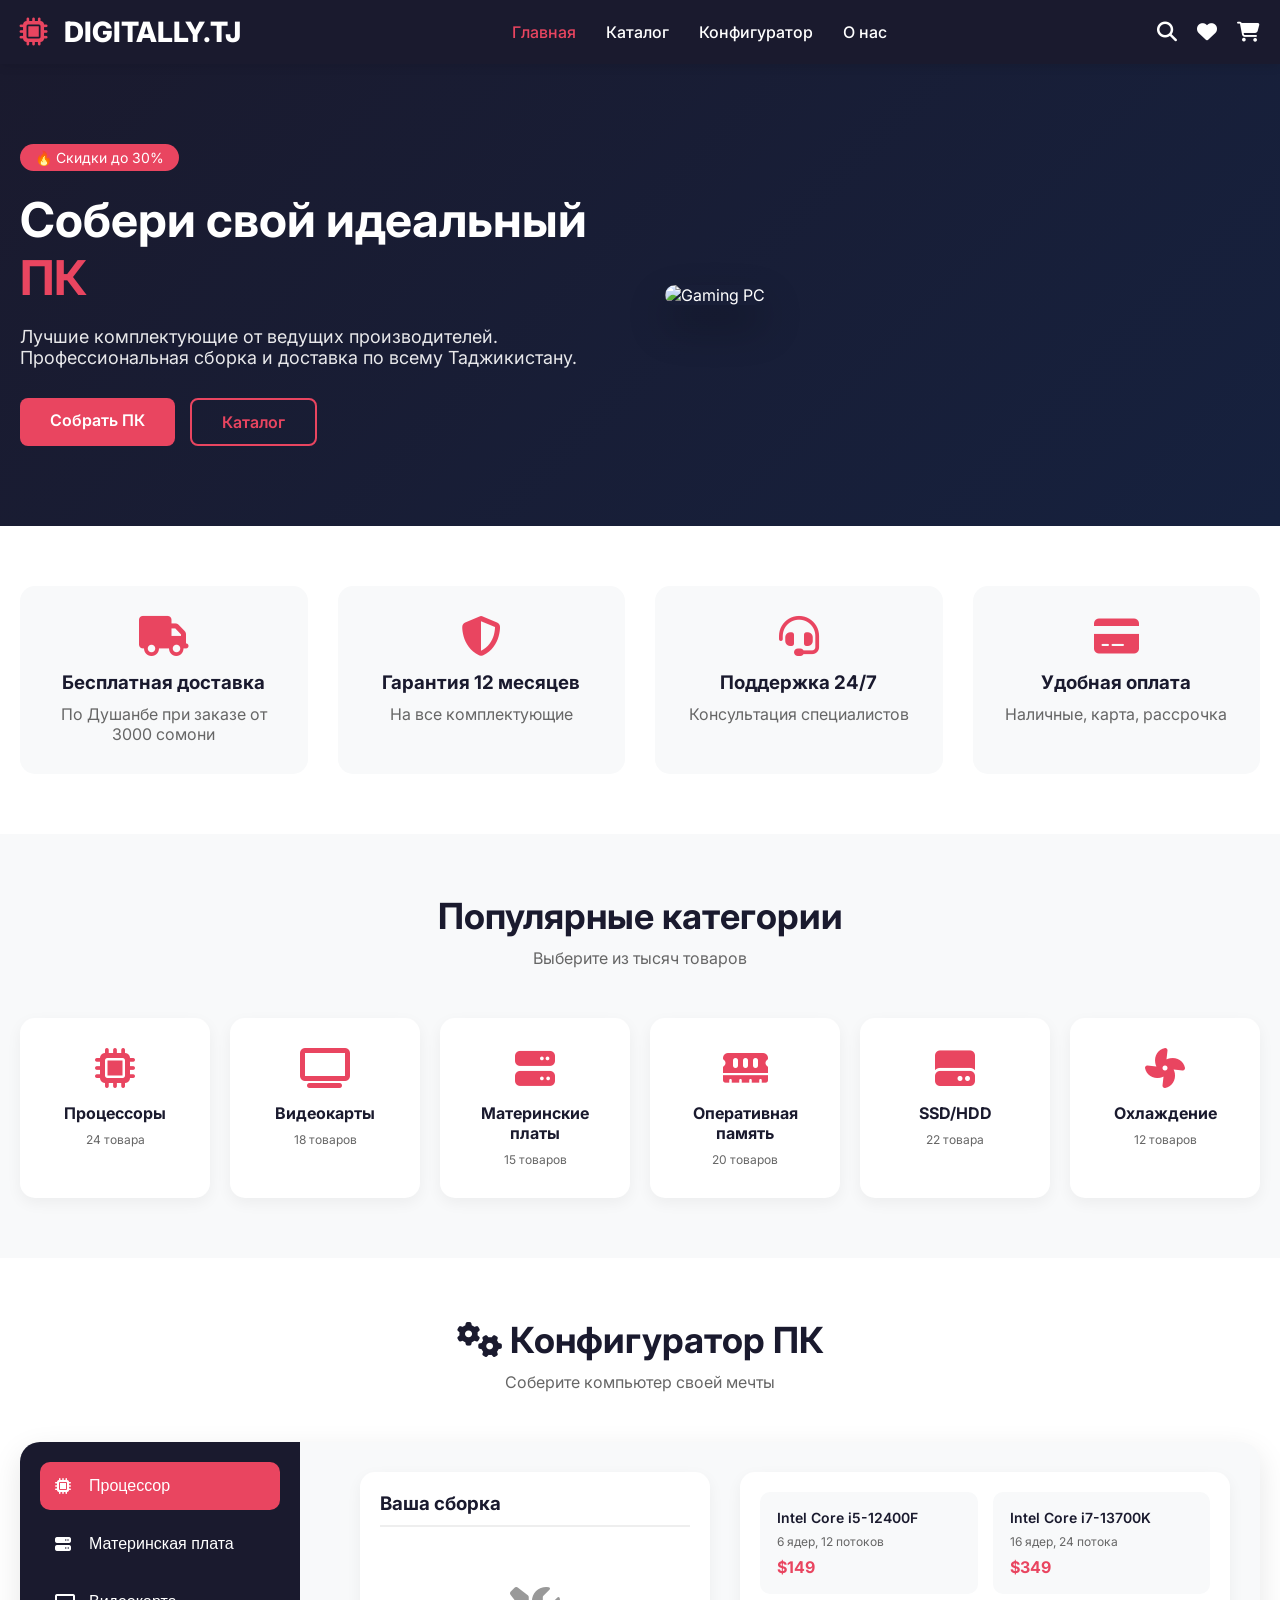
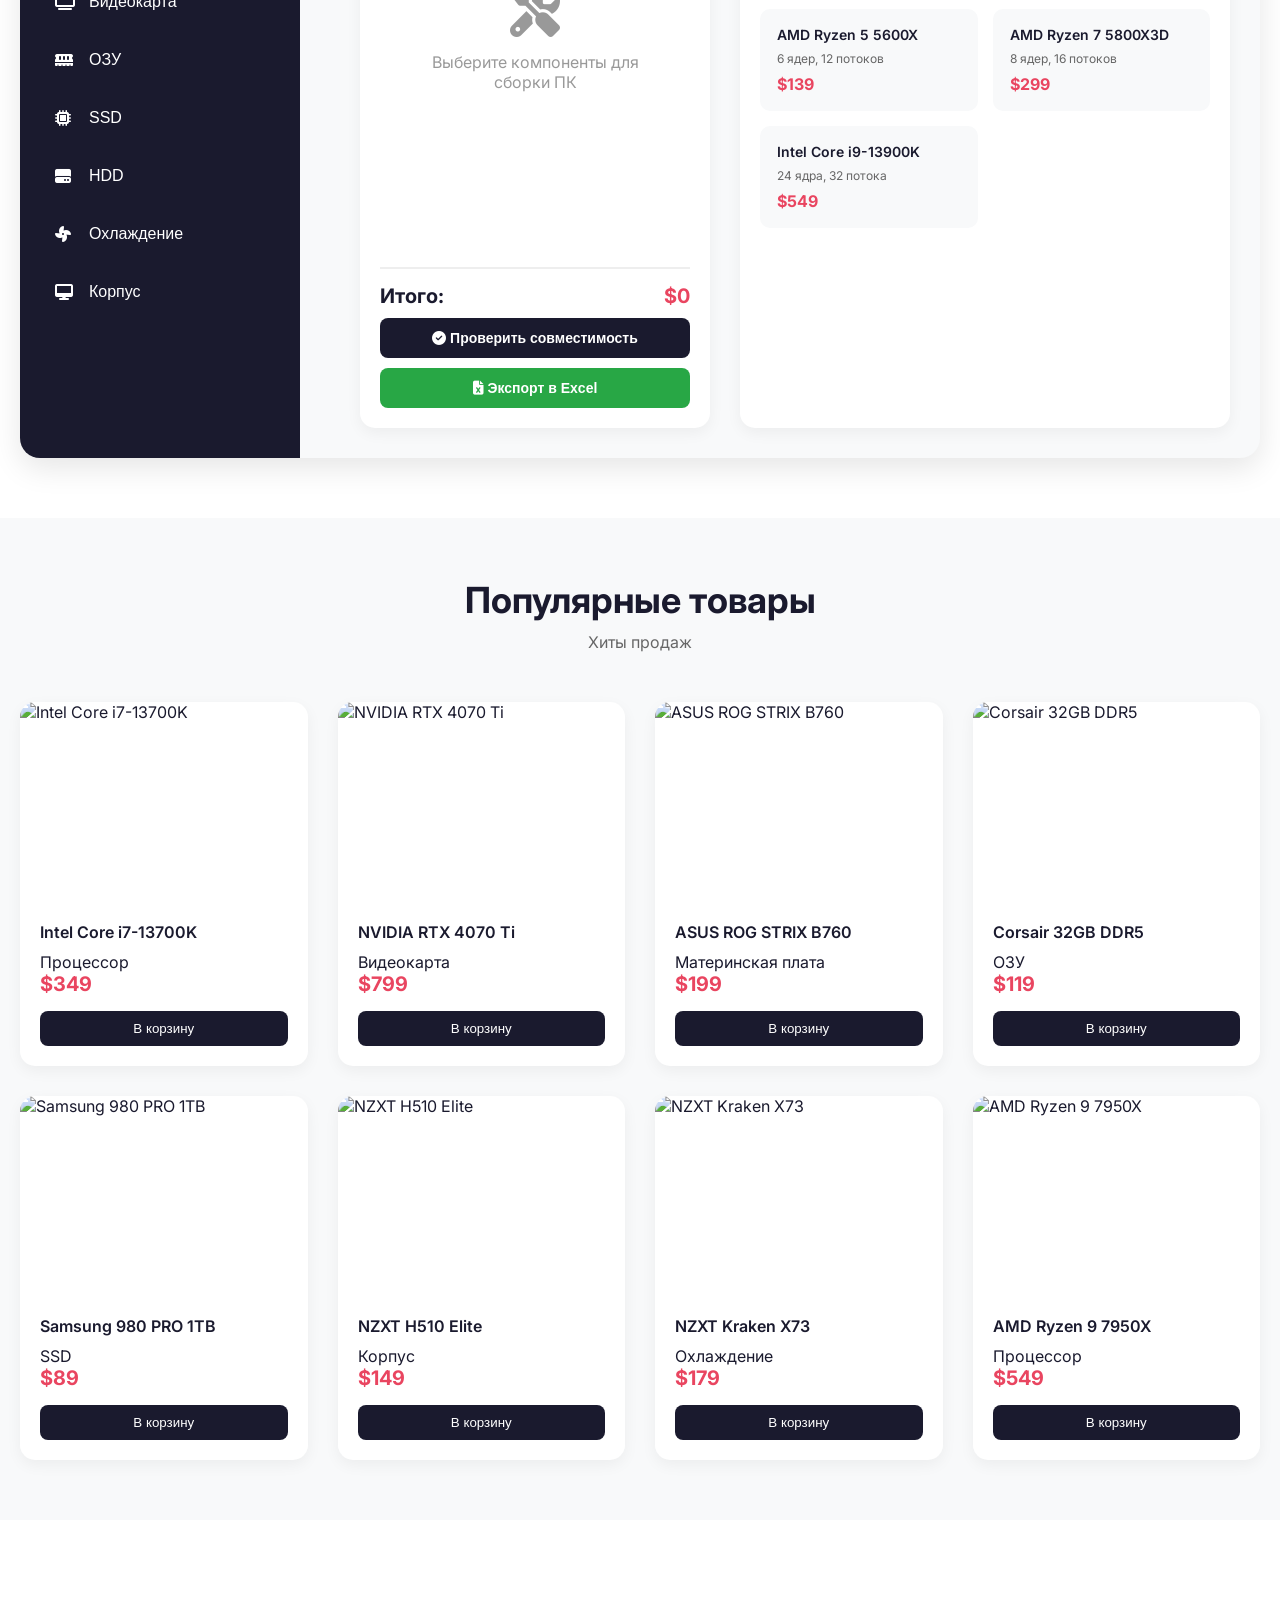
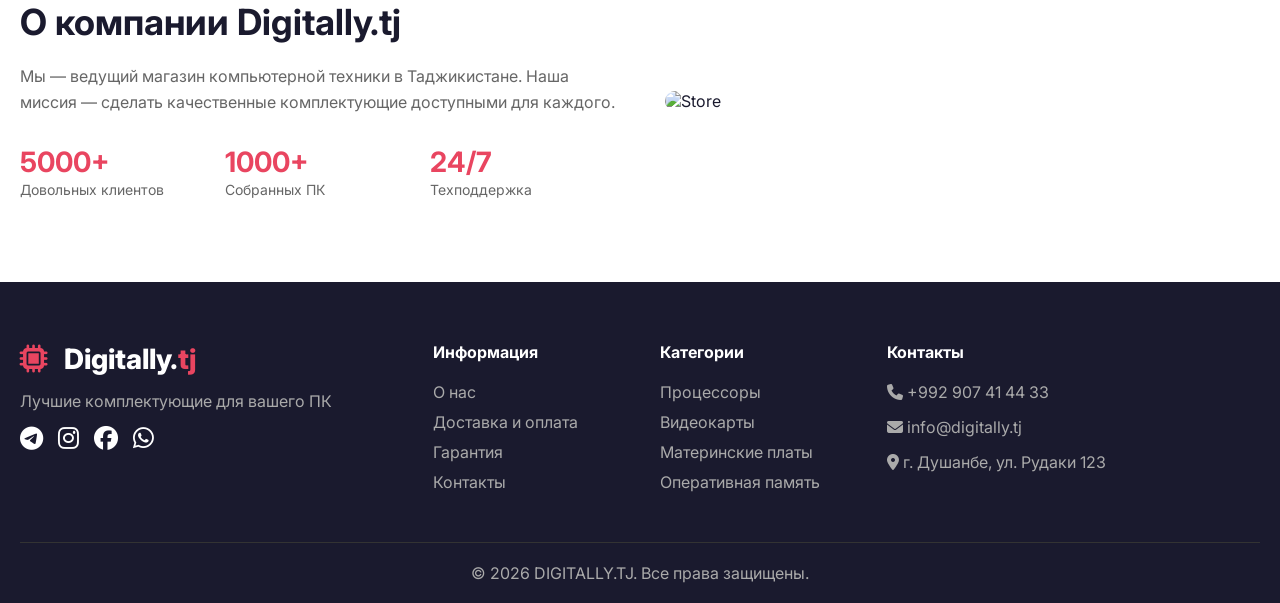
==== index.html @ 1fe8b762 "Add files via upload" ====
<!DOCTYPE html>
<html lang="ru">
<head>
    <meta charset="UTF-8">
    <meta name="viewport" content="width=device-width, initial-scale=1.0">
    <title>DIGITALLY.TJ - Магазин компьютерной техники</title>
    <link rel="stylesheet" href="deepseek_css_20260406_53a325.css">
    <link href="https://fonts.googleapis.com/css2?family=Inter:wght@300;400;500;600;700;800&display=swap" rel="stylesheet">
    <link rel="stylesheet" href="https://cdnjs.cloudflare.com/ajax/libs/font-awesome/6.4.0/css/all.min.css">
</head>
<body>
    <!-- Header -->
    <header class="header">
        <div class="container">
            <div class="header-content">
                <div class="logo">
                    <i class="fas fa-microchip"></i>
                    <span>DIGITALLY.<span class="TJ">TJ</span></span>
                </div>
                <nav class="nav">
                    <a href="#home" class="nav-link active">Главная</a>
                    <a href="#catalog" class="nav-link">Каталог</a>
                    <a href="#builder" class="nav-link">Конфигуратор</a>
                    <a href="#about" class="nav-link">О нас</a>
                </nav>
                <div class="header-icons">
                    <i class="fas fa-search"></i>
                    <i class="fas fa-heart"></i>
                    <i class="fas fa-shopping-cart"></i>
                </div>
            </div>
        </div>
    </header>

    <!-- Hero Section -->
    <section id="home" class="hero">
        <div class="container">
            <div class="hero-content">
                <div class="hero-text">
                    <span class="badge">🔥 Скидки до 30%</span>
                    <h1>Собери свой идеальный <span class="highlight">ПК</span></h1>
                    <p>Лучшие комплектующие от ведущих производителей. Профессиональная сборка и доставка по всему Таджикистану.</p>
                    <div class="hero-buttons">
                        <a href="#builder" class="btn btn-primary">Собрать ПК</a>
                        <a href="#catalog" class="btn btn-outline">Каталог</a>
                    </div>
                </div>
                <div class="hero-image">
                    <img src="https://images.unsplash.com/photo-1587202372775-e229f172b9d7?w=600&h=500&fit=crop" alt="Gaming PC">
                </div>
            </div>
        </div>
    </section>

    <!-- Features -->
    <section class="features">
        <div class="container">
            <div class="features-grid">
                <div class="feature-card">
                    <i class="fas fa-truck"></i>
                    <h3>Бесплатная доставка</h3>
                    <p>По Душанбе при заказе от 3000 сомони</p>
                </div>
                <div class="feature-card">
                    <i class="fas fa-shield-alt"></i>
                    <h3>Гарантия 12 месяцев</h3>
                    <p>На все комплектующие</p>
                </div>
                <div class="feature-card">
                    <i class="fas fa-headset"></i>
                    <h3>Поддержка 24/7</h3>
                    <p>Консультация специалистов</p>
                </div>
                <div class="feature-card">
                    <i class="fas fa-credit-card"></i>
                    <h3>Удобная оплата</h3>
                    <p>Наличные, карта, рассрочка</p>
                </div>
            </div>
        </div>
    </section>

    <!-- Categories -->
    <section class="categories">
        <div class="container">
            <div class="section-header">
                <h2>Популярные категории</h2>
                <p>Выберите из тысяч товаров</p>
            </div>
            <div class="categories-grid">
                <div class="category-card" data-category="processors">
                    <i class="fas fa-microchip"></i>
                    <h3>Процессоры</h3>
                    <span>24 товара</span>
                </div>
                <div class="category-card" data-category="gpu">
                    <i class="fas fa-tv"></i>
                    <h3>Видеокарты</h3>
                    <span>18 товаров</span>
                </div>
                <div class="category-card" data-category="motherboard">
                    <i class="fas fa-server"></i>
                    <h3>Материнские платы</h3>
                    <span>15 товаров</span>
                </div>
                <div class="category-card" data-category="ram">
                    <i class="fas fa-memory"></i>
                    <h3>Оперативная память</h3>
                    <span>20 товаров</span>
                </div>
                <div class="category-card" data-category="storage">
                    <i class="fas fa-hdd"></i>
                    <h3>SSD/HDD</h3>
                    <span>22 товара</span>
                </div>
                <div class="category-card" data-category="cooling">
                    <i class="fas fa-fan"></i>
                    <h3>Охлаждение</h3>
                    <span>12 товаров</span>
                </div>
            </div>
        </div>
    </section>

    <!-- PC Builder Section -->
    <section id="builder" class="pc-builder">
        <div class="container">
            <div class="section-header">
                <h2><i class="fas fa-cogs"></i> Конфигуратор ПК</h2>
                <p>Соберите компьютер своей мечты</p>
            </div>
            <div class="builder-container">
                <div class="builder-sidebar">
                    <div class="component-categories">
                        <button class="cat-btn active" data-cat="cpu">
                            <i class="fas fa-microchip"></i> Процессор
                        </button>
                        <button class="cat-btn" data-cat="motherboard">
                            <i class="fas fa-server"></i> Материнская плата
                        </button>
                        <button class="cat-btn" data-cat="gpu">
                            <i class="fas fa-tv"></i> Видеокарта
                        </button>
                        <button class="cat-btn" data-cat="ram">
                            <i class="fas fa-memory"></i> ОЗУ
                        </button>
                        <button class="cat-btn" data-cat="ssd">
                            <i class="fas fa-microchip"></i> SSD
                        </button>
                        <button class="cat-btn" data-cat="hdd">
                            <i class="fas fa-hdd"></i> HDD
                        </button>
                        <button class="cat-btn" data-cat="cooler">
                            <i class="fas fa-fan"></i> Охлаждение
                        </button>
                        <button class="cat-btn" data-cat="case">
                            <i class="fas fa-desktop"></i> Корпус
                        </button>
                    </div>
                </div>
                <div class="builder-main">
                    <div class="selected-components">
                        <h3>Ваша сборка</h3>
                        <div id="selected-list" class="selected-list">
                            <div class="empty-state">
                                <i class="fas fa-tools"></i>
                                <p>Выберите компоненты для сборки ПК</p>
                            </div>
                        </div>
                        <div class="build-total">
                            <span>Итого:</span>
                            <span id="total-price" class="total-price">$0</span>
                        </div>
                        <button class="btn-check-compatibility" onclick="checkCompatibility()">
                            <i class="fas fa-check-circle"></i> Проверить совместимость
                        </button>
                        <button class="btn-export" onclick="exportToExcel()">
                            <i class="fas fa-file-excel"></i> Экспорт в Excel
                        </button>
                    </div>
                    <div class="components-list" id="components-list">
                        <!-- Компоненты будут загружены сюда -->
                    </div>
                </div>
            </div>
        </div>
    </section>

    <!-- Products Catalog -->
    <section id="catalog" class="catalog">
        <div class="container">
            <div class="section-header">
                <h2>Популярные товары</h2>
                <p>Хиты продаж</p>
            </div>
            <div class="products-grid" id="products-grid">
                <!-- Товары будут загружены динамически -->
            </div>
        </div>
    </section>

    <!-- About Section -->
    <section id="about" class="about">
        <div class="container">
            <div class="about-content">
                <div class="about-text">
                    <h2>О компании Digitally.tj</h2>
                    <p>Мы — ведущий магазин компьютерной техники в Таджикистане. Наша миссия — сделать качественные комплектующие доступными для каждого.</p>
                    <div class="stats">
                        <div class="stat">
                            <h3>5000+</h3>
                            <p>Довольных клиентов</p>
                        </div>
                        <div class="stat">
                            <h3>1000+</h3>
                            <p>Собранных ПК</p>
                        </div>
                        <div class="stat">
                            <h3>24/7</h3>
                            <p>Техподдержка</p>
                        </div>
                    </div>
                </div>
                <div class="about-image">
                    <img src="https://images.unsplash.com/photo-1581091226033-d5c48150dbaa?w=500&h=400&fit=crop" alt="Store">
                </div>
            </div>
        </div>
    </section>

    <!-- Footer -->
    <footer class="footer">
        <div class="container">
            <div class="footer-content">
                <div class="footer-section">
                    <div class="logo">
                        <i class="fas fa-microchip"></i>
                        <span>Digitally.<span class="tj">tj</span></span>
                    </div>
                    <p>Лучшие комплектующие для вашего ПК</p>
                    <div class="social">
                        <i class="fab fa-telegram"></i>
                        <i class="fab fa-instagram"></i>
                        <i class="fab fa-facebook"></i>
                        <i class="fab fa-whatsapp"></i>
                    </div>
                </div>
                <div class="footer-section">
                    <h4>Информация</h4>
                    <a href="#">О нас</a>
                    <a href="#">Доставка и оплата</a>
                    <a href="#">Гарантия</a>
                    <a href="#">Контакты</a>
                </div>
                <div class="footer-section">
                    <h4>Категории</h4>
                    <a href="#">Процессоры</a>
                    <a href="#">Видеокарты</a>
                    <a href="#">Материнские платы</a>
                    <a href="#">Оперативная память</a>
                </div>
                <div class="footer-section">
                    <h4>Контакты</h4>
                    <p><i class="fas fa-phone"></i> +992 907 41 44 33</p>
                    <p><i class="fas fa-envelope"></i> info@digitally.tj</p>
                    <p><i class="fas fa-map-marker-alt"></i> г. Душанбе, ул. Рудаки 123</p>
                </div>
            </div>
            <div class="footer-bottom">
                <p>&copy; 2026 DIGITALLY.TJ. Все права защищены.</p>
            </div>
        </div>
    </footer>

    <!-- Compatibility Modal -->
    <div id="compatibility-modal" class="modal">
        <div class="modal-content">
            <span class="close">&times;</span>
            <h2>Результат проверки совместимости</h2>
            <div id="compatibility-result"></div>
        </div>
    </div>

    <script src="https://cdn.sheetjs.com/xlsx-0.20.2/package/dist/xlsx.full.min.js"></script>
    <script src="deepseek_javascript_20260406_7ee860.js"></script>
</body>
</html>
---- deepseek_css_20260406_53a325.css ----
* {
    margin: 0;
    padding: 0;
    box-sizing: border-box;
}

body {
    font-family: 'Inter', sans-serif;
    background: #f8f9fa;
    color: #1a1a2e;
}

.container {
    max-width: 1400px;
    margin: 0 auto;
    padding: 0 20px;
}

/* Header */
.header {
    background: #1a1a2e;
    position: sticky;
    top: 0;
    z-index: 1000;
    box-shadow: 0 2px 10px rgba(0,0,0,0.1);
}

.header-content {
    display: flex;
    justify-content: space-between;
    align-items: center;
    padding: 15px 0;
}

.logo {
    font-size: 28px;
    font-weight: 800;
    color: white;
}

.logo i {
    color: #e94560;
    margin-right: 10px;
}

.logo .tj {
    color: #e94560;
}

.nav {
    display: flex;
    gap: 30px;
}

.nav-link {
    color: white;
    text-decoration: none;
    font-weight: 500;
    transition: color 0.3s;
}

.nav-link:hover, .nav-link.active {
    color: #e94560;
}

.header-icons {
    display: flex;
    gap: 20px;
}

.header-icons i {
    color: white;
    font-size: 20px;
    cursor: pointer;
    transition: color 0.3s;
}

.header-icons i:hover {
    color: #e94560;
}

/* Hero Section */
.hero {
    background: linear-gradient(135deg, #1a1a2e 0%, #16213e 100%);
    color: white;
    padding: 80px 0;
}

.hero-content {
    display: grid;
    grid-template-columns: 1fr 1fr;
    gap: 50px;
    align-items: center;
}

.badge {
    background: #e94560;
    padding: 5px 15px;
    border-radius: 20px;
    font-size: 14px;
    display: inline-block;
    margin-bottom: 20px;
}

.hero-text h1 {
    font-size: 48px;
    margin-bottom: 20px;
    line-height: 1.2;
}

.highlight {
    color: #e94560;
}

.hero-text p {
    font-size: 18px;
    margin-bottom: 30px;
    opacity: 0.9;
}

.hero-buttons {
    display: flex;
    gap: 15px;
}

.btn {
    padding: 12px 30px;
    border-radius: 8px;
    text-decoration: none;
    font-weight: 600;
    transition: all 0.3s;
    cursor: pointer;
    border: none;
    font-size: 16px;
}

.btn-primary {
    background: #e94560;
    color: white;
}

.btn-primary:hover {
    background: #c73e55;
    transform: translateY(-2px);
}

.btn-outline {
    border: 2px solid #e94560;
    color: #e94560;
    background: transparent;
}

.btn-outline:hover {
    background: #e94560;
    color: white;
}

.hero-image img {
    width: 100%;
    border-radius: 20px;
    box-shadow: 0 20px 40px rgba(0,0,0,0.3);
}

/* Features */
.features {
    padding: 60px 0;
    background: white;
}

.features-grid {
    display: grid;
    grid-template-columns: repeat(4, 1fr);
    gap: 30px;
}

.feature-card {
    text-align: center;
    padding: 30px;
    background: #f8f9fa;
    border-radius: 15px;
    transition: transform 0.3s;
}

.feature-card:hover {
    transform: translateY(-5px);
}

.feature-card i {
    font-size: 40px;
    color: #e94560;
    margin-bottom: 15px;
}

.feature-card h3 {
    margin-bottom: 10px;
}

.feature-card p {
    color: #666;
}

/* Categories */
.categories {
    padding: 60px 0;
    background: #f8f9fa;
}

.section-header {
    text-align: center;
    margin-bottom: 50px;
}

.section-header h2 {
    font-size: 36px;
    margin-bottom: 10px;
}

.section-header p {
    color: #666;
}

.categories-grid {
    display: grid;
    grid-template-columns: repeat(6, 1fr);
    gap: 20px;
}

.category-card {
    background: white;
    padding: 30px 20px;
    text-align: center;
    border-radius: 15px;
    cursor: pointer;
    transition: all 0.3s;
    box-shadow: 0 5px 15px rgba(0,0,0,0.05);
}

.category-card:hover {
    transform: translateY(-5px);
    box-shadow: 0 10px 25px rgba(0,0,0,0.1);
}

.category-card i {
    font-size: 40px;
    color: #e94560;
    margin-bottom: 15px;
}

.category-card h3 {
    margin-bottom: 5px;
    font-size: 16px;
}

.category-card span {
    font-size: 12px;
    color: #666;
}

/* PC Builder */
.pc-builder {
    padding: 60px 0;
    background: white;
}

.builder-container {
    display: grid;
    grid-template-columns: 280px 1fr;
    gap: 30px;
    background: #f8f9fa;
    border-radius: 20px;
    overflow: hidden;
    box-shadow: 0 10px 30px rgba(0,0,0,0.1);
}

.builder-sidebar {
    background: #1a1a2e;
    padding: 20px;
}

.component-categories {
    display: flex;
    flex-direction: column;
    gap: 10px;
}

.cat-btn {
    padding: 15px;
    background: transparent;
    border: none;
    color: white;
    text-align: left;
    font-size: 16px;
    cursor: pointer;
    border-radius: 10px;
    transition: all 0.3s;
    display: flex;
    align-items: center;
    gap: 10px;
}

.cat-btn i {
    width: 24px;
}

.cat-btn:hover, .cat-btn.active {
    background: #e94560;
}

.builder-main {
    padding: 30px;
    display: grid;
    grid-template-columns: 350px 1fr;
    gap: 30px;
}

.selected-components {
    background: white;
    border-radius: 15px;
    padding: 20px;
    box-shadow: 0 5px 15px rgba(0,0,0,0.05);
}

.selected-components h3 {
    margin-bottom: 20px;
    padding-bottom: 10px;
    border-bottom: 2px solid #eee;
}

.selected-list {
    min-height: 300px;
    max-height: 500px;
    overflow-y: auto;
}

.empty-state {
    text-align: center;
    padding: 40px;
    color: #999;
}

.empty-state i {
    font-size: 50px;
    margin-bottom: 15px;
}

.selected-item {
    background: #f8f9fa;
    padding: 12px;
    margin-bottom: 10px;
    border-radius: 10px;
    display: flex;
    justify-content: space-between;
    align-items: center;
}

.selected-item-info {
    flex: 1;
}

.selected-item-name {
    font-weight: 600;
    margin-bottom: 5px;
}

.selected-item-price {
    font-size: 14px;
    color: #e94560;
    font-weight: 600;
}

.selected-item-remove {
    color: #e94560;
    cursor: pointer;
    font-size: 18px;
}

.build-total {
    margin-top: 20px;
    padding-top: 15px;
    border-top: 2px solid #eee;
    display: flex;
    justify-content: space-between;
    font-size: 20px;
    font-weight: 700;
}

.total-price {
    color: #e94560;
}

.btn-check-compatibility, .btn-export {
    width: 100%;
    margin-top: 10px;
    padding: 12px;
    border: none;
    border-radius: 8px;
    font-size: 14px;
    font-weight: 600;
    cursor: pointer;
    transition: all 0.3s;
}

.btn-check-compatibility {
    background: #1a1a2e;
    color: white;
}

.btn-check-compatibility:hover {
    background: #e94560;
}

.btn-export {
    background: #28a745;
    color: white;
}

.btn-export:hover {
    background: #218838;
}

.components-list {
    background: white;
    border-radius: 15px;
    padding: 20px;
    box-shadow: 0 5px 15px rgba(0,0,0,0.05);
}

.components-grid {
    display: grid;
    grid-template-columns: repeat(auto-fill, minmax(200px, 1fr));
    gap: 15px;
}

.component-card {
    background: #f8f9fa;
    border-radius: 10px;
    padding: 15px;
    cursor: pointer;
    transition: all 0.3s;
    border: 2px solid transparent;
}

.component-card:hover {
    transform: translateY(-3px);
    box-shadow: 0 5px 15px rgba(0,0,0,0.1);
    border-color: #e94560;
}

.component-card.selected {
    border-color: #28a745;
    background: #e8f5e9;
}

.component-name {
    font-weight: 600;
    margin-bottom: 8px;
    font-size: 14px;
}

.component-specs {
    font-size: 12px;
    color: #666;
    margin-bottom: 8px;
}

.component-price {
    font-size: 16px;
    font-weight: 700;
    color: #e94560;
}

/* Products Catalog */
.catalog {
    padding: 60px 0;
    background: #f8f9fa;
}

.products-grid {
    display: grid;
    grid-template-columns: repeat(4, 1fr);
    gap: 30px;
}

.product-card {
    background: white;
    border-radius: 15px;
    overflow: hidden;
    transition: all 0.3s;
    box-shadow: 0 5px 15px rgba(0,0,0,0.05);
}

.product-card:hover {
    transform: translateY(-5px);
    box-shadow: 0 10px 25px rgba(0,0,0,0.1);
}

.product-image {
    height: 200px;
    overflow: hidden;
}

.product-image img {
    width: 100%;
    height: 100%;
    object-fit: cover;
}

.product-info {
    padding: 20px;
}

.product-title {
    font-weight: 600;
    margin-bottom: 10px;
}

.product-price {
    color: #e94560;
    font-size: 20px;
    font-weight: 700;
    margin-bottom: 15px;
}

.product-btn {
    width: 100%;
    padding: 10px;
    background: #1a1a2e;
    color: white;
    border: none;
    border-radius: 8px;
    cursor: pointer;
    transition: background 0.3s;
}

.product-btn:hover {
    background: #e94560;
}

/* About Section */
.about {
    padding: 80px 0;
    background: white;
}

.about-content {
    display: grid;
    grid-template-columns: 1fr 1fr;
    gap: 50px;
    align-items: center;
}

.about-text h2 {
    font-size: 36px;
    margin-bottom: 20px;
}

.about-text p {
    color: #666;
    line-height: 1.6;
    margin-bottom: 30px;
}

.stats {
    display: grid;
    grid-template-columns: repeat(3, 1fr);
    gap: 20px;
}

.stat h3 {
    font-size: 28px;
    color: #e94560;
}

.stat p {
    margin: 0;
    font-size: 14px;
}

.about-image img {
    width: 100%;
    border-radius: 20px;
}

/* Modal */
.modal {
    display: none;
    position: fixed;
    z-index: 1001;
    left: 0;
    top: 0;
    width: 100%;
    height: 100%;
    background: rgba(0,0,0,0.5);
    align-items: center;
    justify-content: center;
}

.modal-content {
    background: white;
    border-radius: 20px;
    padding: 30px;
    max-width: 500px;
    width: 90%;
    position: relative;
}

.close {
    position: absolute;
    right: 20px;
    top: 15px;
    font-size: 28px;
    cursor: pointer;
}

.compatibility-success {
    color: #28a745;
    padding: 20px;
    text-align: center;
}

.compatibility-error {
    color: #dc3545;
    padding: 20px;
    text-align: center;
}

/* Footer */
.footer {
    background: #1a1a2e;
    color: white;
    padding: 60px 0 20px;
}

.footer-content {
    display: grid;
    grid-template-columns: 2fr 1fr 1fr 2fr;
    gap: 40px;
    margin-bottom: 40px;
}

.footer-section .logo {
    margin-bottom: 15px;
}

.footer-section p {
    color: #aaa;
    margin-bottom: 15px;
}

.social {
    display: flex;
    gap: 15px;
}

.social i {
    font-size: 24px;
    cursor: pointer;
    transition: color 0.3s;
}

.social i:hover {
    color: #e94560;
}

.footer-section h4 {
    margin-bottom: 20px;
}

.footer-section a {
    display: block;
    color: #aaa;
    text-decoration: none;
    margin-bottom: 10px;
    transition: color 0.3s;
}

.footer-section a:hover {
    color: #e94560;
}

.footer-bottom {
    text-align: center;
    padding-top: 20px;
    border-top: 1px solid #333;
    color: #aaa;
}

/* Responsive */
@media (max-width: 1200px) {
    .categories-grid {
        grid-template-columns: repeat(3, 1fr);
    }
    
    .products-grid {
        grid-template-columns: repeat(3, 1fr);
    }
}

@media (max-width: 992px) {
    .hero-content, .about-content, .builder-main {
        grid-template-columns: 1fr;
    }
    
    .builder-container {
        grid-template-columns: 1fr;
    }
    
    .features-grid, .footer-content {
        grid-template-columns: repeat(2, 1fr);
    }
}

@media (max-width: 768px) {
    .nav {
        display: none;
    }
    
    .categories-grid, .products-grid {
        grid-template-columns: repeat(2, 1fr);
    }
    
    .hero-text h1 {
        font-size: 32px;
    }
    
    .builder-main {
        grid-template-columns: 1fr;
    }
}

@media (max-width: 576px) {
    .categories-grid, .products-grid, .features-grid {
        grid-template-columns: 1fr;
    }
}
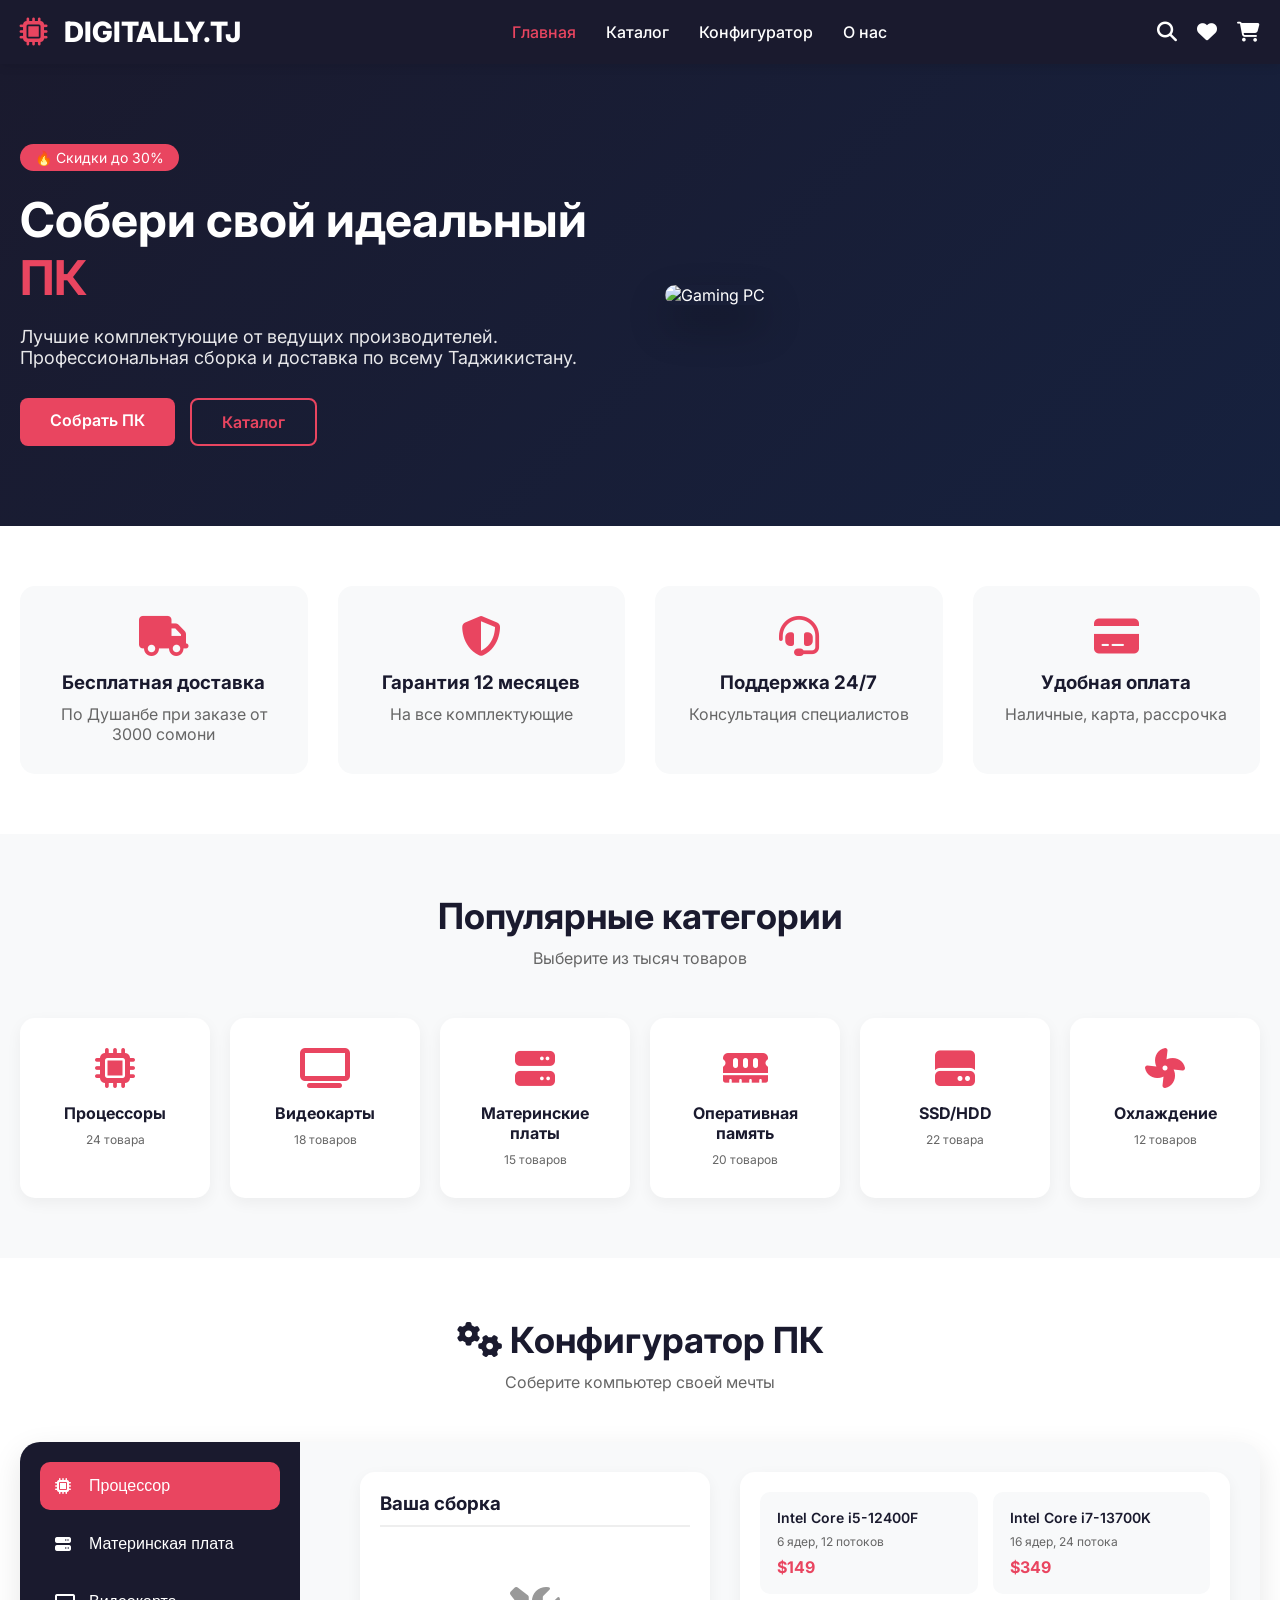
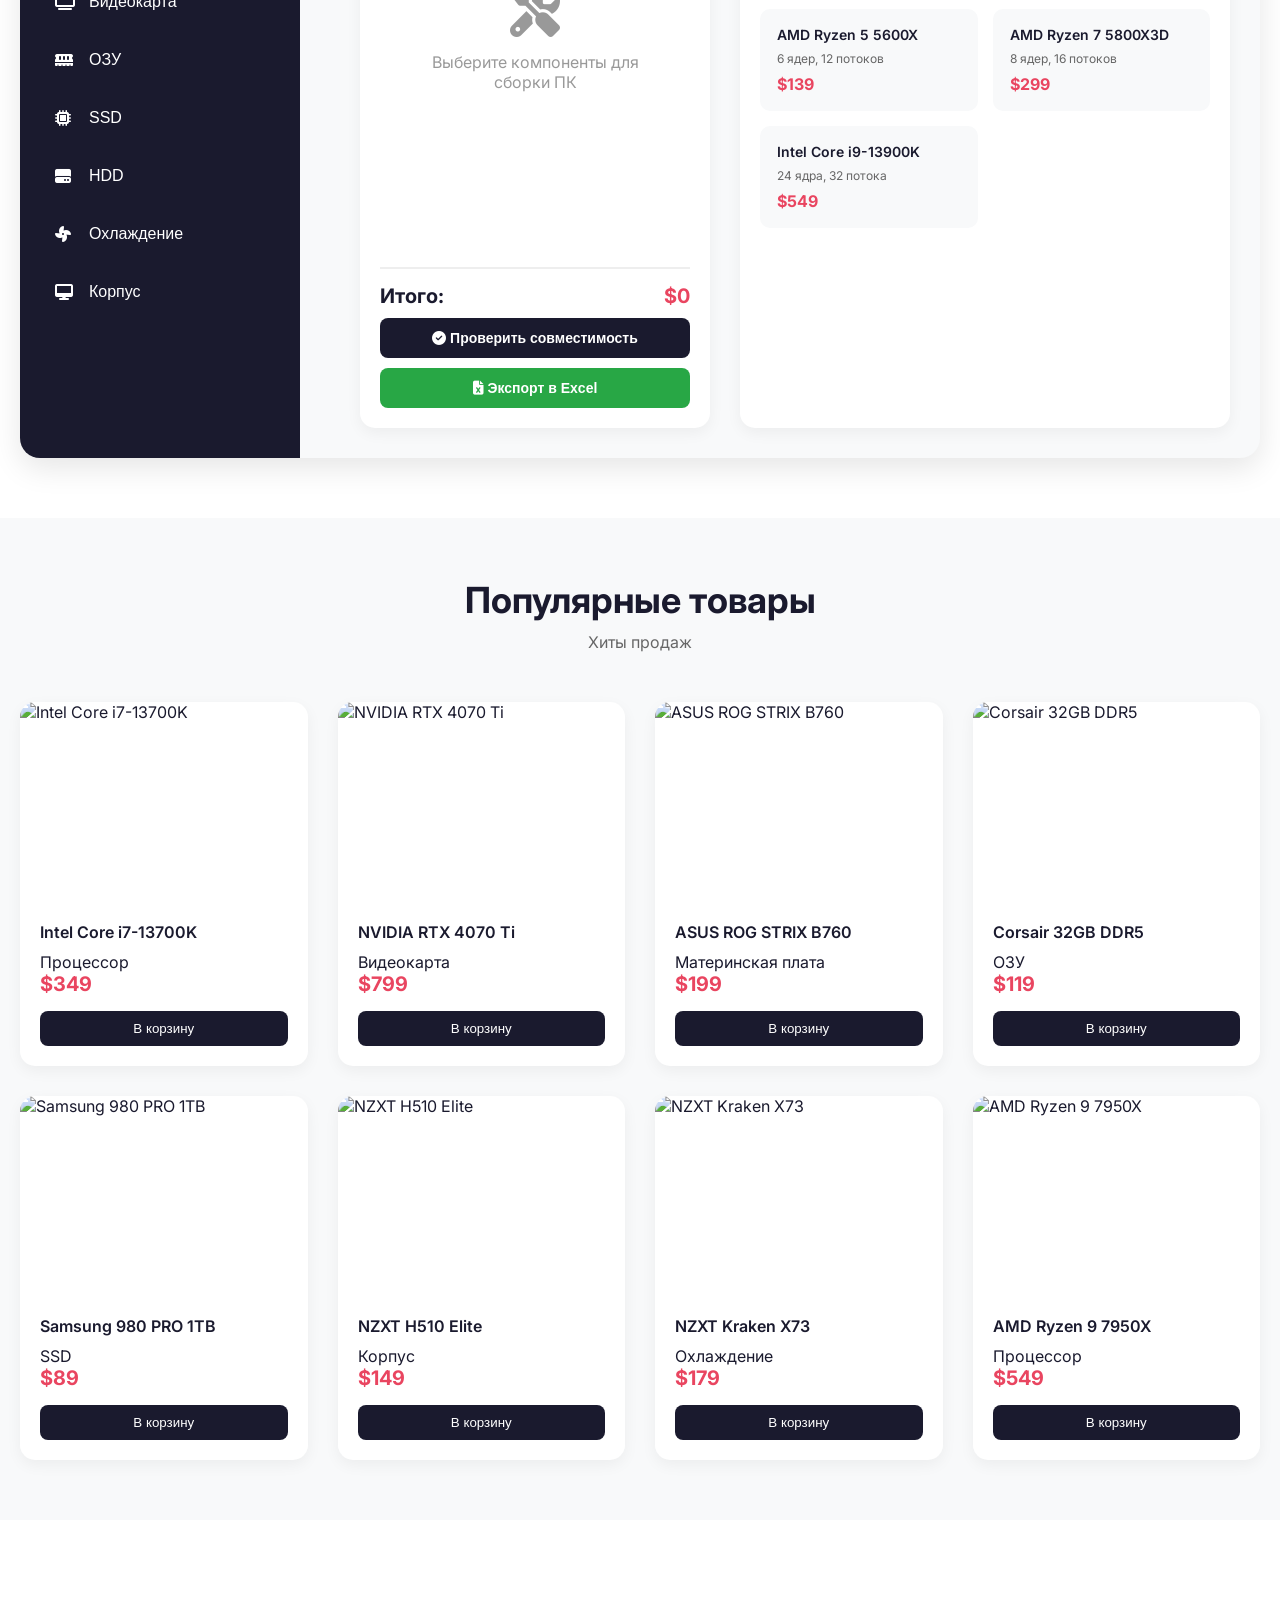
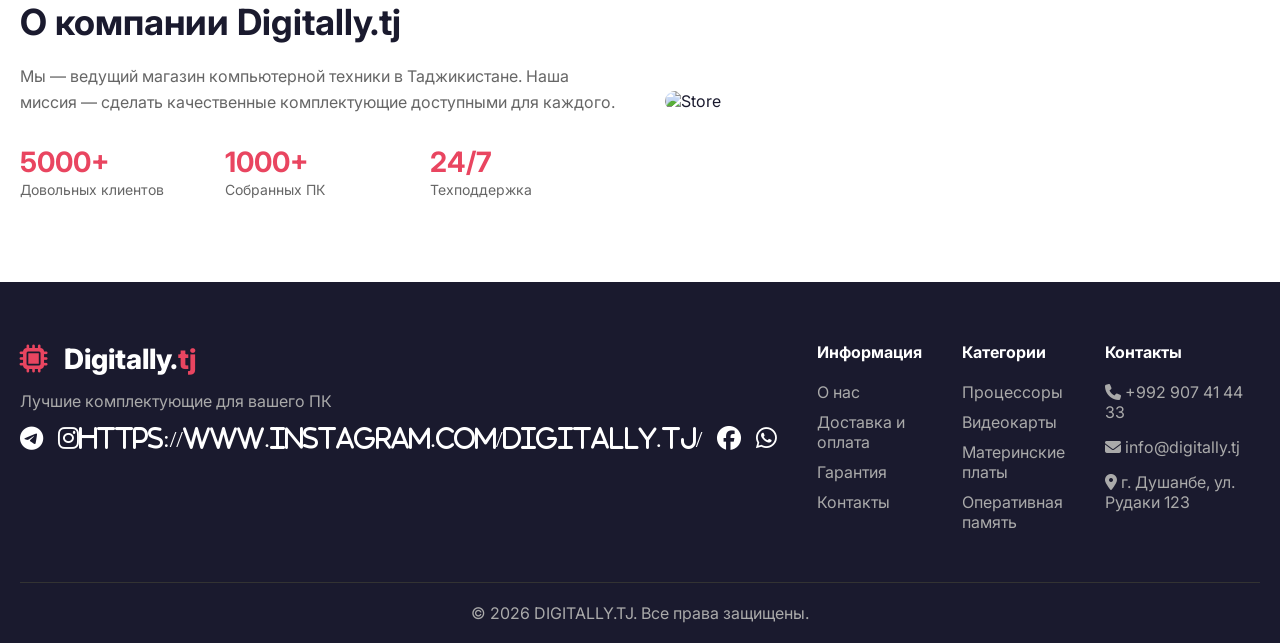
==== commit f3aa458a: "Update index.html" ====
--- a/index.html
+++ b/index.html
@@ -240,7 +240,7 @@
                     <p>Лучшие комплектующие для вашего ПК</p>
                     <div class="social">
                         <i class="fab fa-telegram"></i>
-                        <i class="fab fa-instagram"></i>
+                        <i class="fab fa-instagram">https://www.instagram.com/digitally.tj/</i>
                         <i class="fab fa-facebook"></i>
                         <i class="fab fa-whatsapp"></i>
                     </div>
@@ -284,4 +284,4 @@
     <script src="https://cdn.sheetjs.com/xlsx-0.20.2/package/dist/xlsx.full.min.js"></script>
     <script src="deepseek_javascript_20260406_7ee860.js"></script>
 </body>
-</html>+</html>
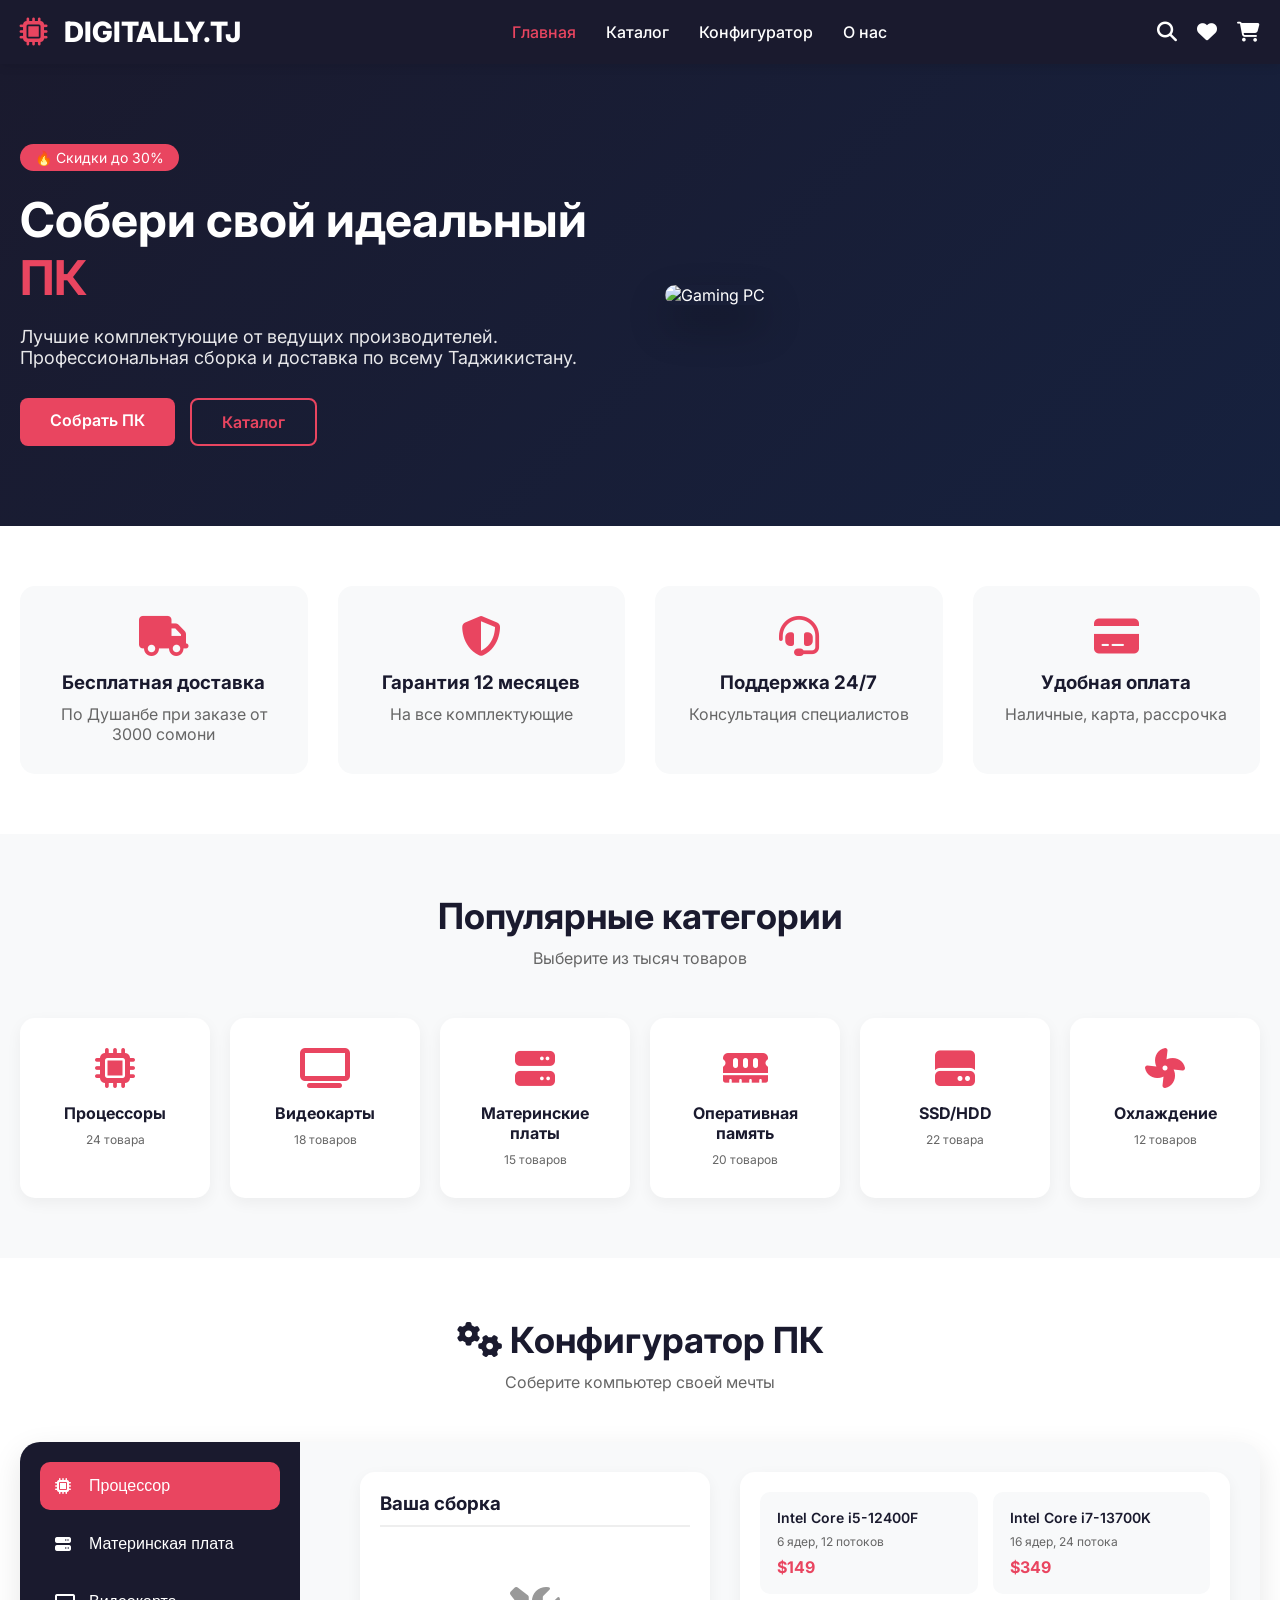
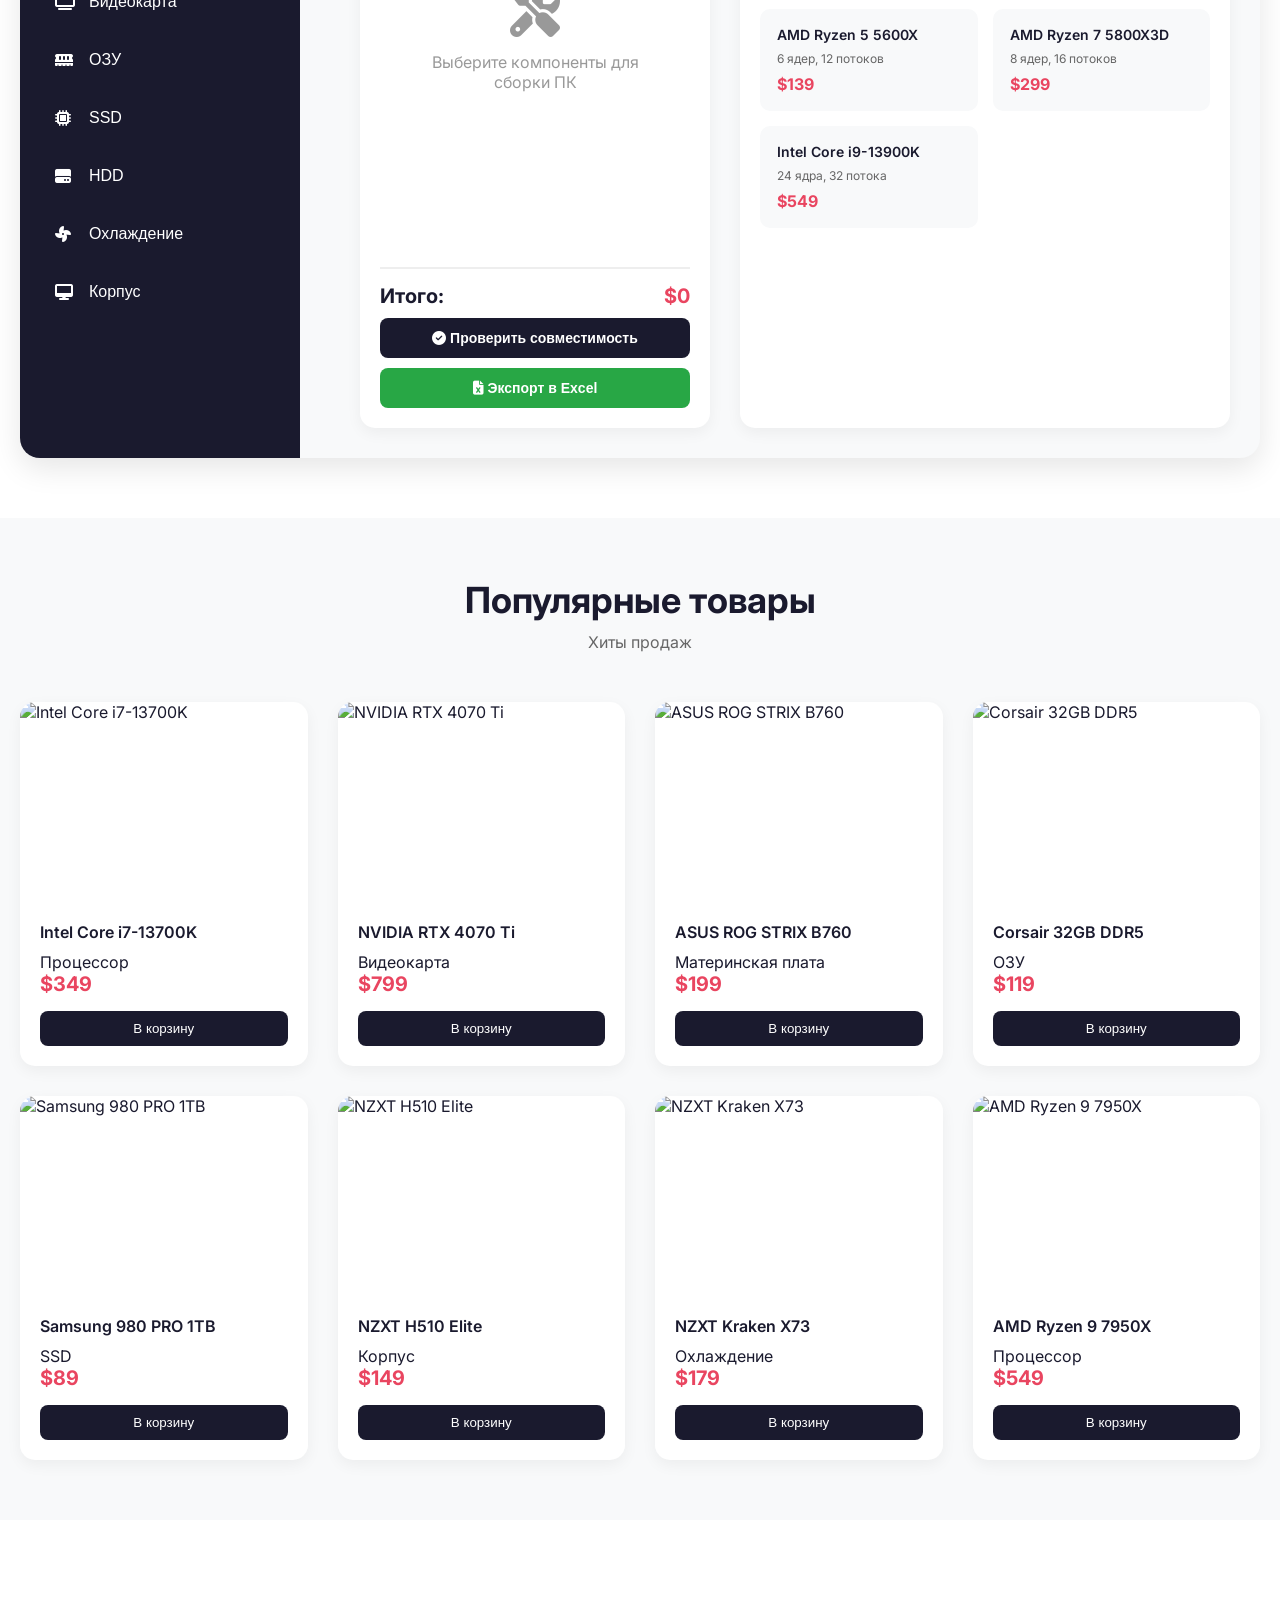
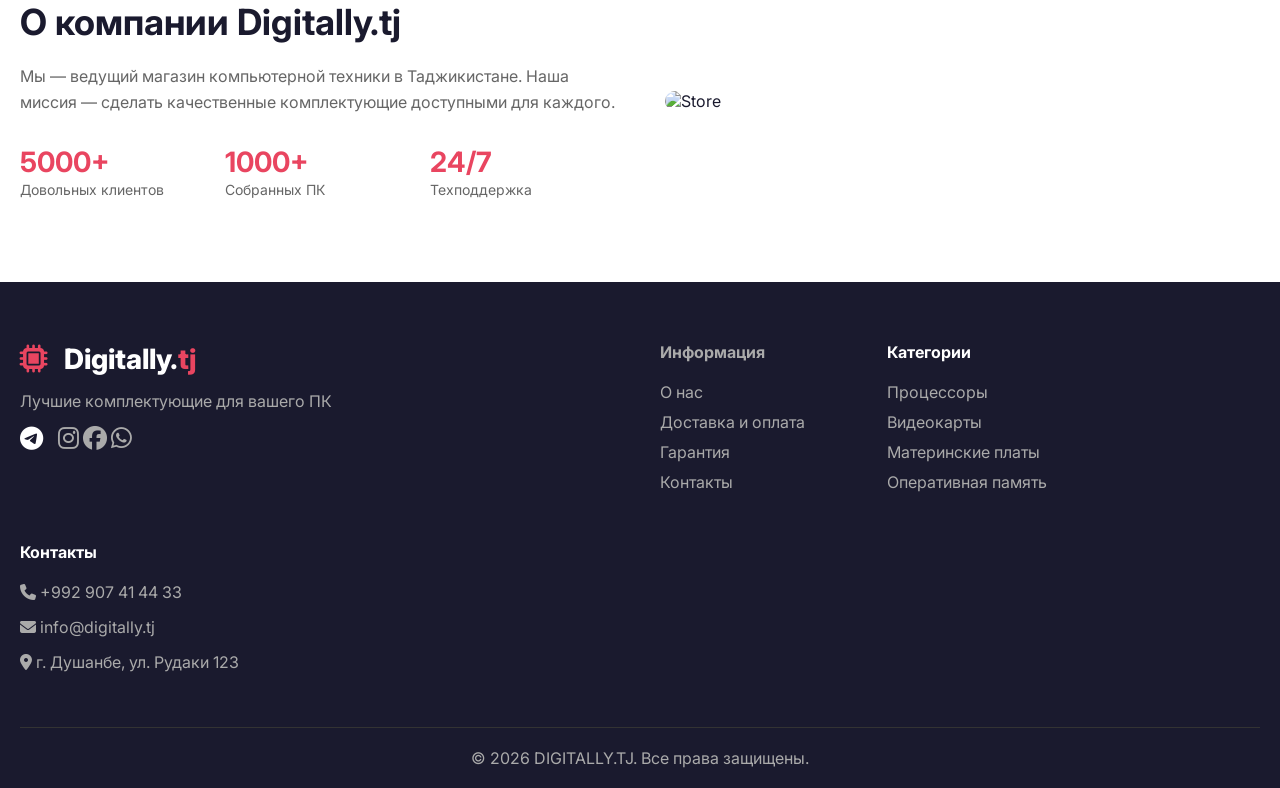
==== commit 834b1c8e: "Update index.html" ====
--- a/index.html
+++ b/index.html
@@ -239,8 +239,8 @@
                     </div>
                     <p>Лучшие комплектующие для вашего ПК</p>
                     <div class="social">
-                        <i class="fab fa-telegram"></i>
-                        <i class="fab fa-instagram">https://www.instagram.com/digitally.tj/</i>
+                        <i class="fab fa-telegram"><a href="https://www.instagram.com/digitally.tj/" target="_blank"></i>
+                        <i class="fab fa-instagram"></i>
                         <i class="fab fa-facebook"></i>
                         <i class="fab fa-whatsapp"></i>
                     </div>
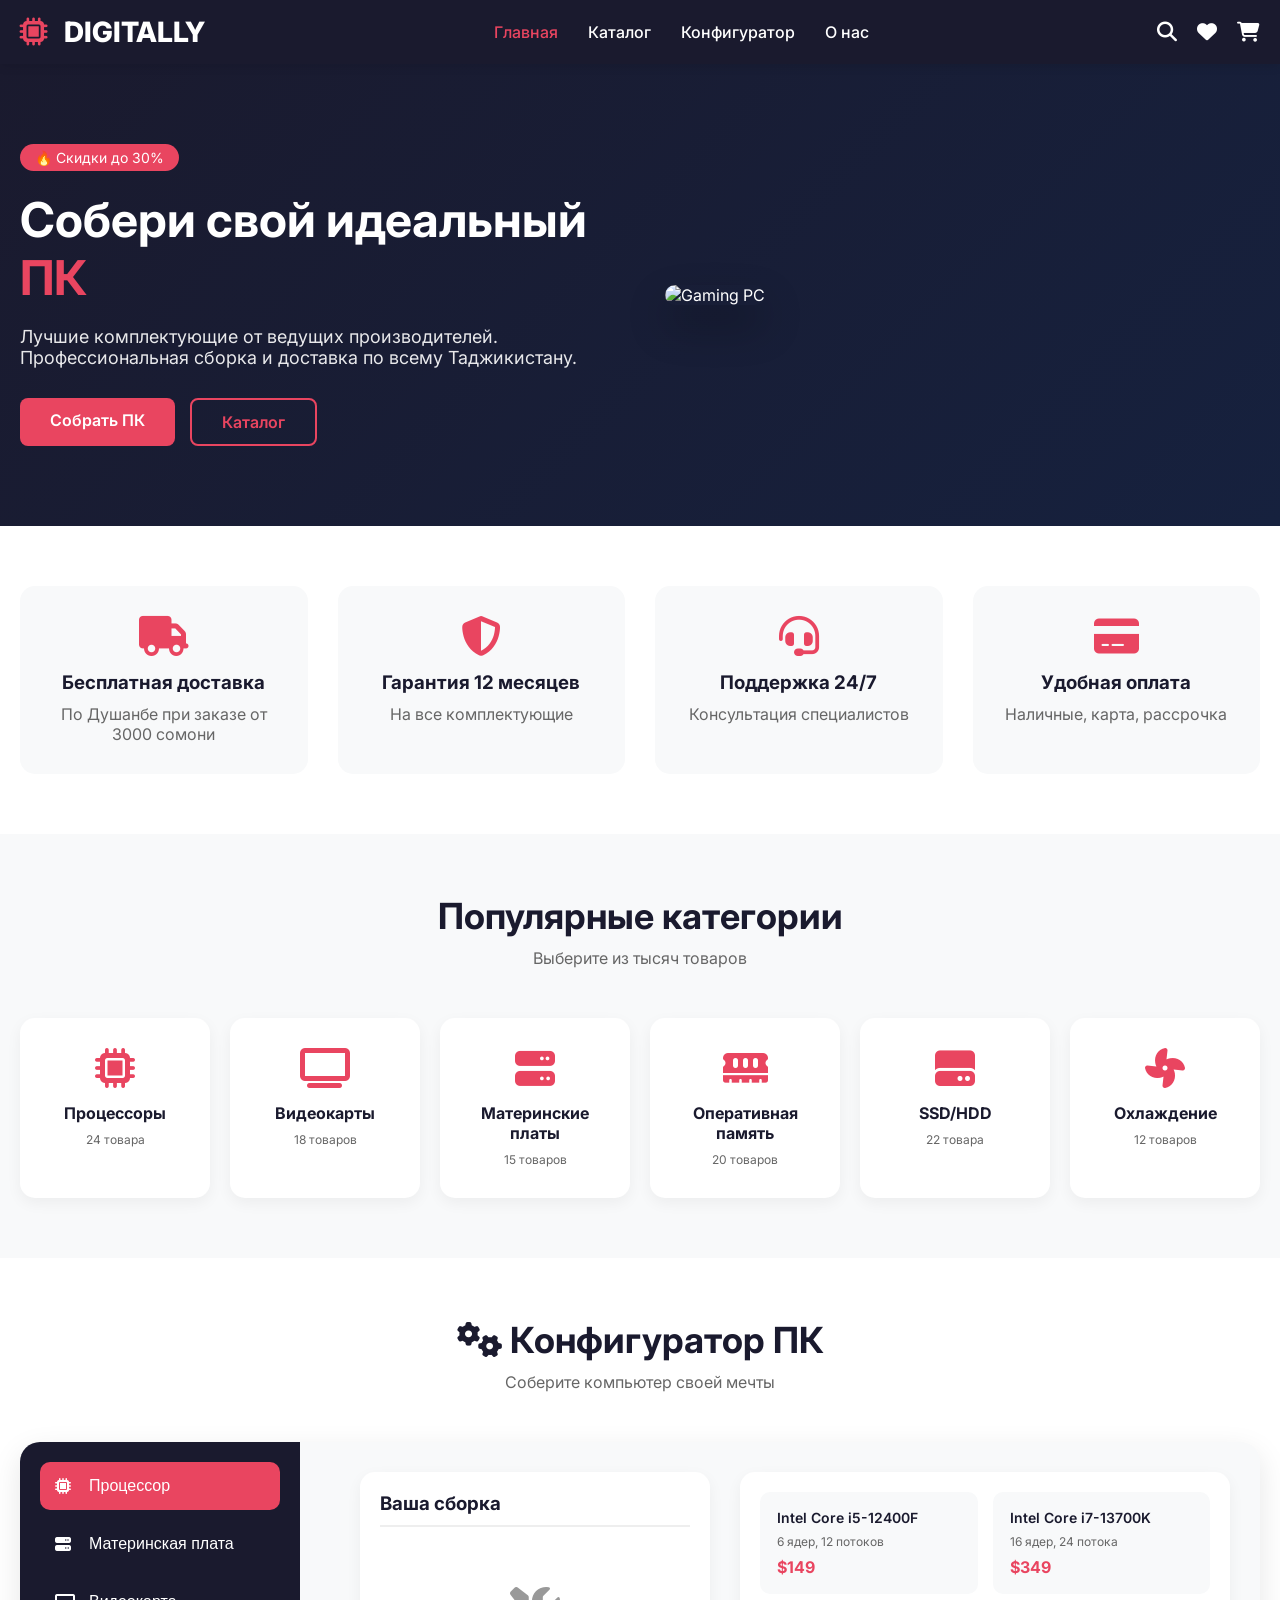
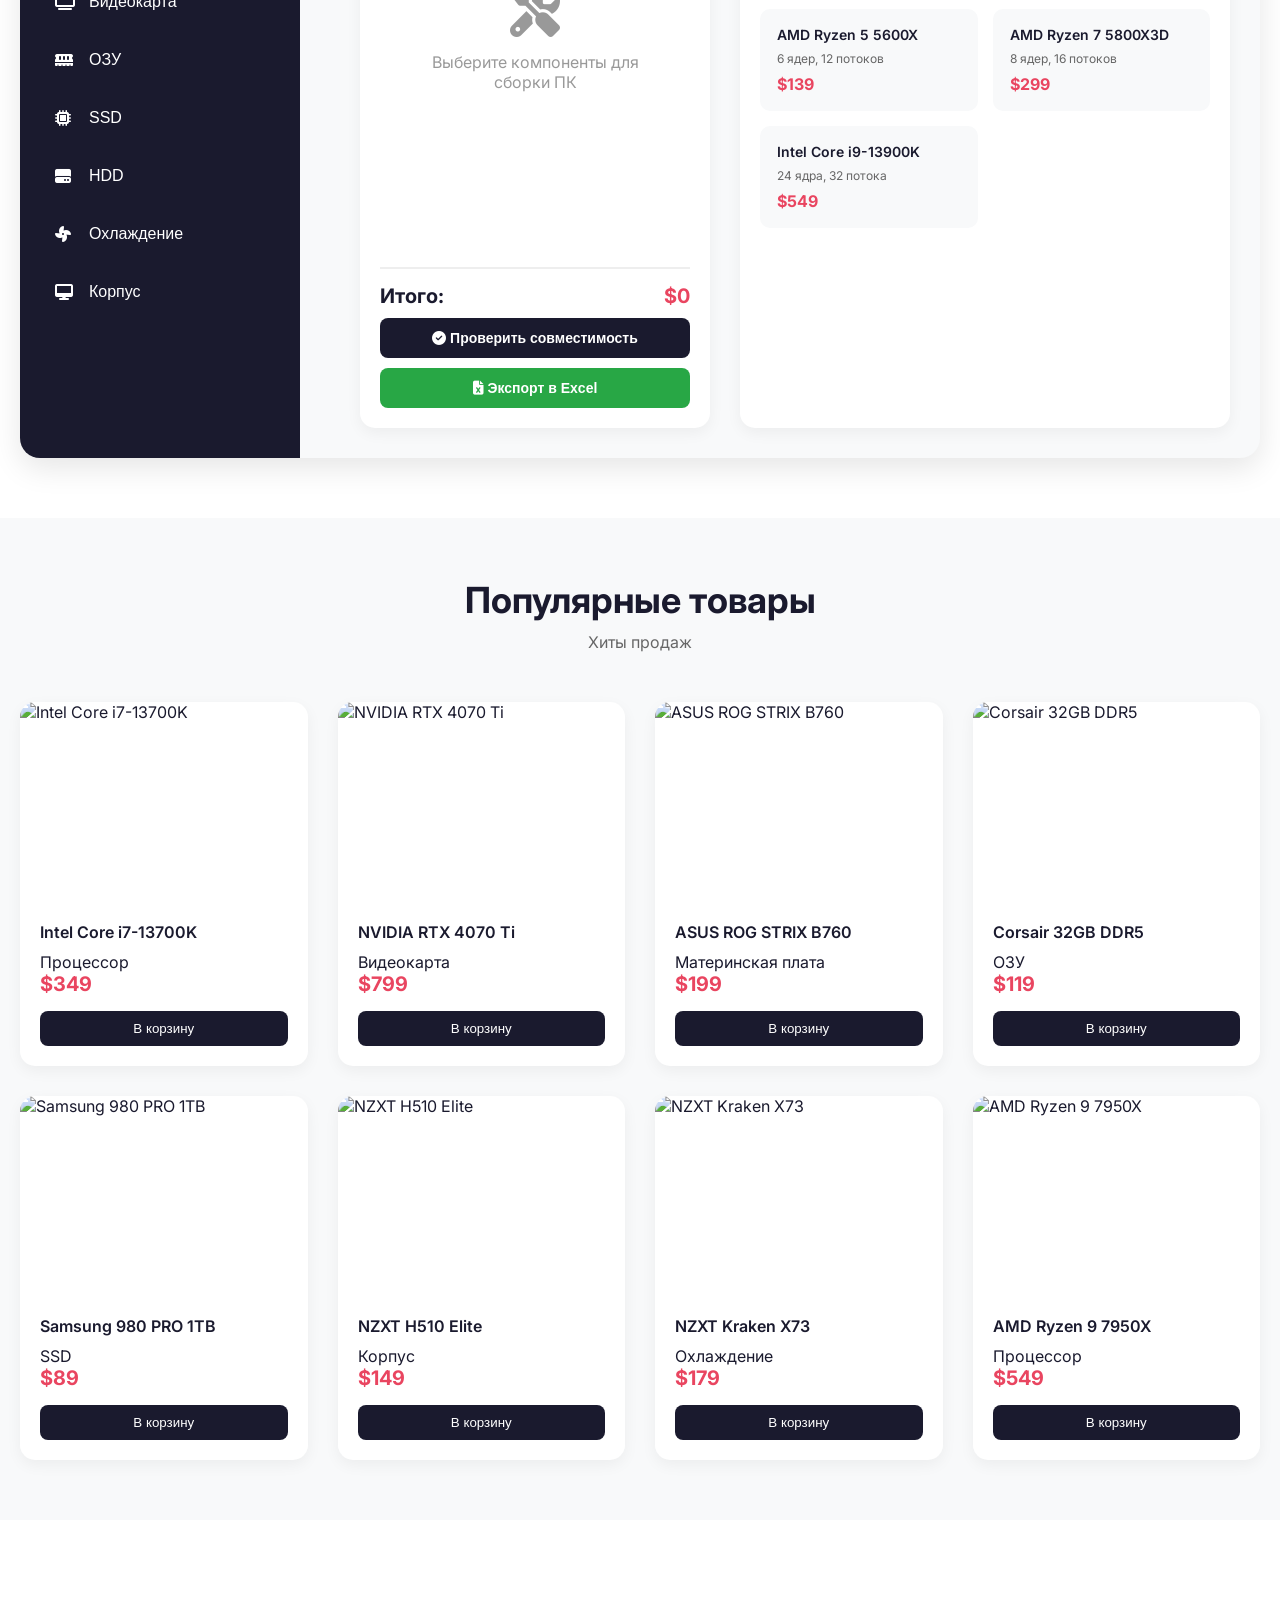
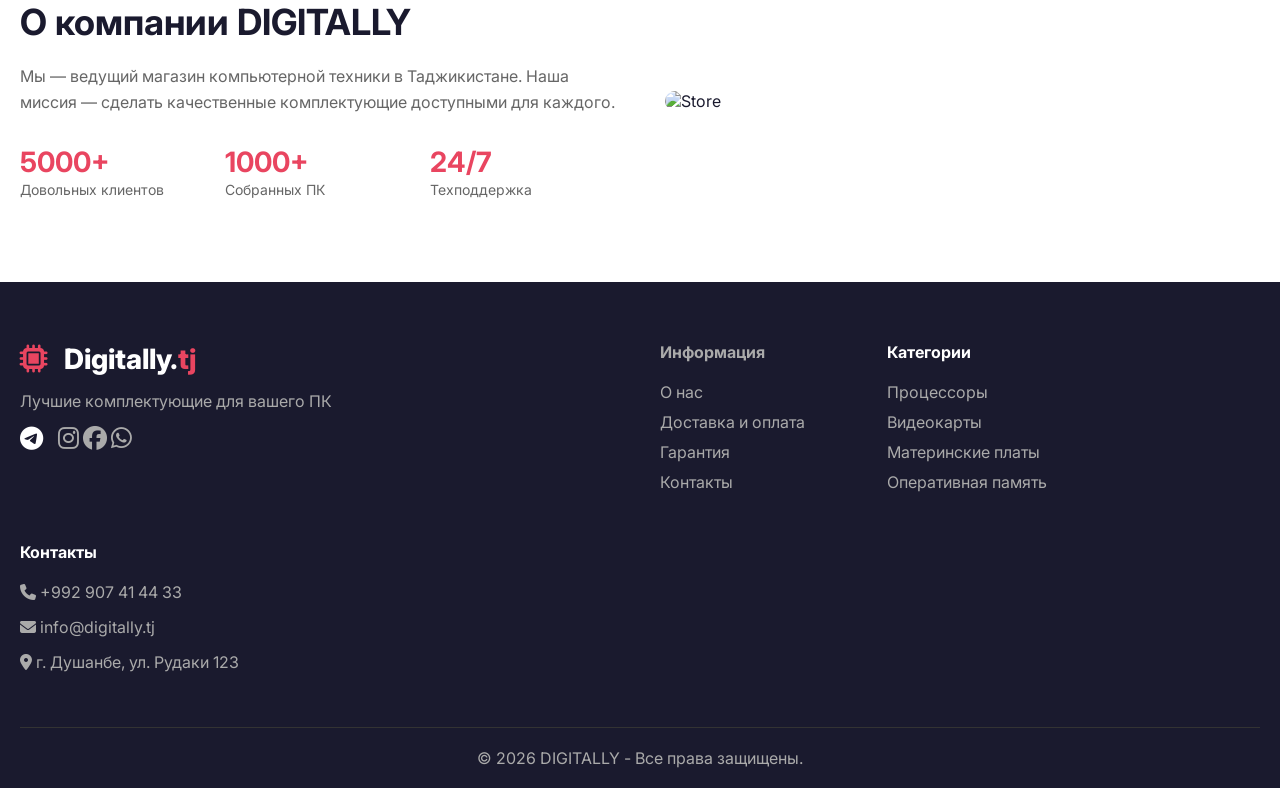
==== commit 22242c65: "Update index.html" ====
--- a/index.html
+++ b/index.html
@@ -15,7 +15,7 @@
             <div class="header-content">
                 <div class="logo">
                     <i class="fas fa-microchip"></i>
-                    <span>DIGITALLY.<span class="TJ">TJ</span></span>
+                    <span>DIGITALLY<span class="TJ"></span></span>
                 </div>
                 <nav class="nav">
                     <a href="#home" class="nav-link active">Главная</a>
@@ -204,7 +204,7 @@
         <div class="container">
             <div class="about-content">
                 <div class="about-text">
-                    <h2>О компании Digitally.tj</h2>
+                    <h2>О компании DIGITALLY</h2>
                     <p>Мы — ведущий магазин компьютерной техники в Таджикистане. Наша миссия — сделать качественные комплектующие доступными для каждого.</p>
                     <div class="stats">
                         <div class="stat">
@@ -267,7 +267,7 @@
                 </div>
             </div>
             <div class="footer-bottom">
-                <p>&copy; 2026 DIGITALLY.TJ. Все права защищены.</p>
+                <p>&copy; 2026 DIGITALLY - Все права защищены.</p>
             </div>
         </div>
     </footer>
